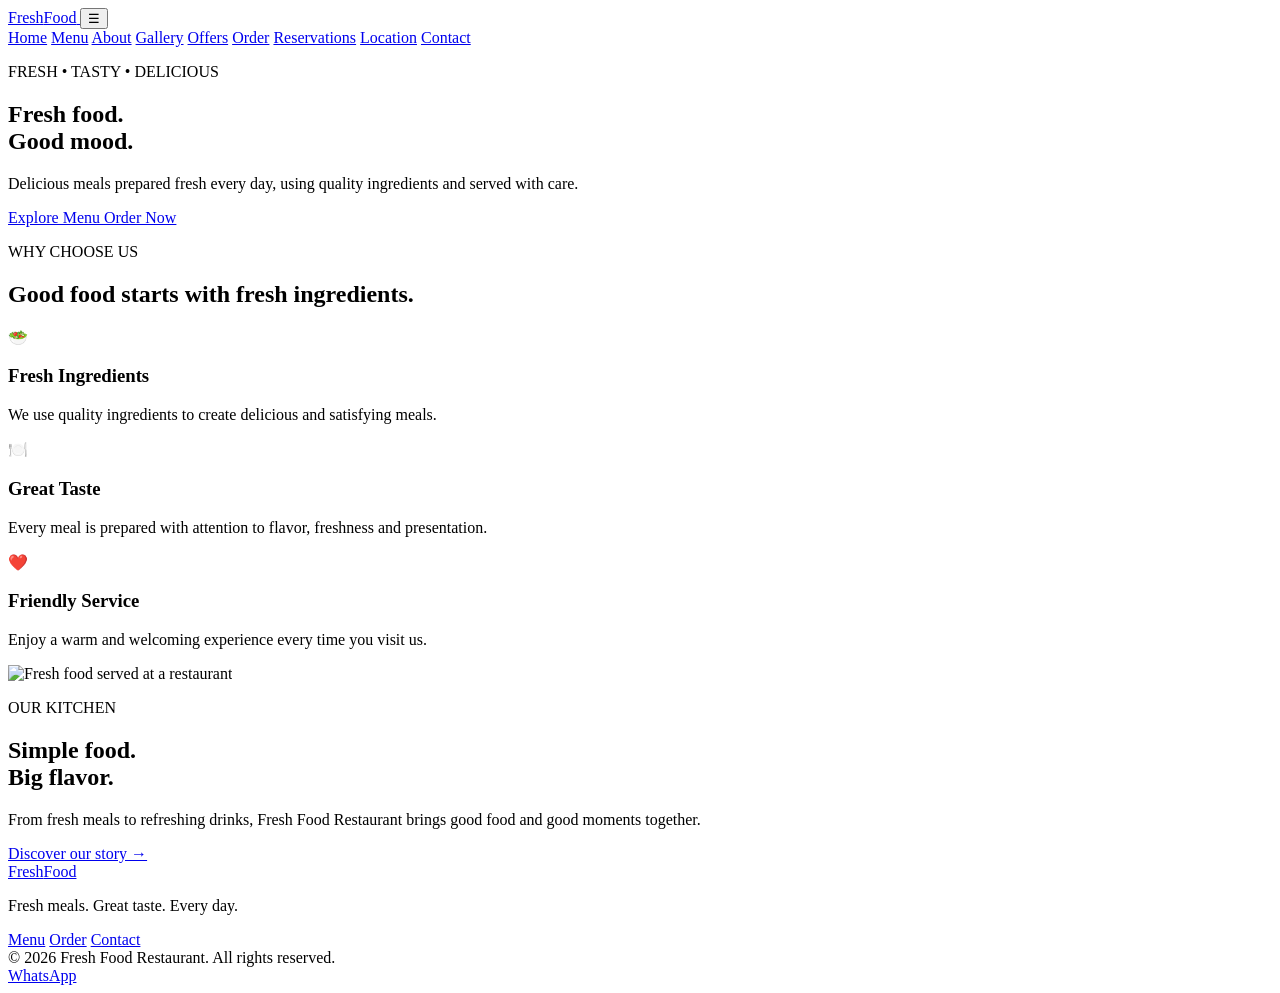
==== index.html @ f891361c "Add initial index.html for Fresh Food Restaurant" ====
<!DOCTYPE html>
<html lang="en">
<head>
  <meta charset="UTF-8">
  <meta name="viewport" content="width=device-width, initial-scale=1.0">

  <title>Fresh Food Restaurant</title>

  <meta
    name="description"
    content="Fresh Food Restaurant — delicious meals prepared fresh every day."
  >

  <link rel="stylesheet" href="css/style.css">
</head>

<body>

  <!-- HEADER -->
  <header class="header">

    <nav class="navbar">

      <a href="index.html" class="logo">
        Fresh<span>Food</span>
      </a>

      <button
        class="menu-button"
        onclick="toggleMenu()"
        aria-label="Open navigation"
      >
        ☰
      </button>

      <div class="nav-links" id="navLinks">

        <a href="index.html">Home</a>
        <a href="menu.html">Menu</a>
        <a href="about.html">About</a>
        <a href="gallery.html">Gallery</a>
        <a href="offers.html">Offers</a>
        <a href="order.html">Order</a>
        <a href="reservations.html">Reservations</a>
        <a href="location.html">Location</a>
        <a href="contact.html">Contact</a>

      </div>

    </nav>

  </header>


  <!-- HERO -->
  <main>

    <section class="hero">

      <div class="hero-content">

        <p class="eyebrow">
          FRESH • TASTY • DELICIOUS
        </p>

        <h1>
          Fresh food.<br>
          <span>Good mood.</span>
        </h1>

        <p class="hero-text">
          Delicious meals prepared fresh every day,
          using quality ingredients and served with care.
        </p>

        <div class="hero-buttons">

          <a href="menu.html" class="btn">
            Explore Menu
          </a>

          <a href="order.html" class="btn btn-outline">
            Order Now
          </a>

        </div>

      </div>

    </section>


    <!-- WHY CHOOSE US -->
    <section class="section">

      <div class="section-heading">

        <p class="eyebrow">
          WHY CHOOSE US
        </p>

        <h2>
          Good food starts with fresh ingredients.
        </h2>

      </div>


      <div class="cards">

        <article class="card">

          <div class="card-icon">🥗</div>

          <h3>
            Fresh Ingredients
          </h3>

          <p>
            We use quality ingredients to create
            delicious and satisfying meals.
          </p>

        </article>


        <article class="card">

          <div class="card-icon">🍽️</div>

          <h3>
            Great Taste
          </h3>

          <p>
            Every meal is prepared with attention
            to flavor, freshness and presentation.
          </p>

        </article>


        <article class="card">

          <div class="card-icon">❤️</div>

          <h3>
            Friendly Service
          </h3>

          <p>
            Enjoy a warm and welcoming experience
            every time you visit us.
          </p>

        </article>

      </div>

    </section>


    <!-- FEATURE -->
    <section class="feature">

      <div class="feature-image">

        <img
          src="https://images.unsplash.com/photo-1504674900247-0877df9cc836?auto=format&fit=crop&w=1200&q=85"
          alt="Fresh food served at a restaurant"
        >

      </div>


      <div class="feature-content">

        <p class="eyebrow">
          OUR KITCHEN
        </p>

        <h2>
          Simple food.<br>
          Big flavor.
        </h2>

        <p>
          From fresh meals to refreshing drinks,
          Fresh Food Restaurant brings good food
          and good moments together.
        </p>

        <a href="about.html" class="text-link">
          Discover our story →
        </a>

      </div>

    </section>

  </main>


  <!-- FOOTER -->
  <footer class="footer">

    <div class="footer-content">

      <div>

        <a href="index.html" class="footer-logo">
          Fresh<span>Food</span>
        </a>

        <p>
          Fresh meals. Great taste. Every day.
        </p>

      </div>


      <div class="footer-links">

        <a href="menu.html">Menu</a>
        <a href="order.html">Order</a>
        <a href="contact.html">Contact</a>

      </div>

    </div>


    <div class="copyright">

      © 2026 Fresh Food Restaurant.
      All rights reserved.

    </div>

  </footer>


  <!-- WHATSAPP BUTTON -->
  <a
    href="https://wa.me/254700000000"
    class="whatsapp"
    target="_blank"
    rel="noopener"
  >
    WhatsApp
  </a>


  <script src="js/script.js"></script>

</body>
</html>
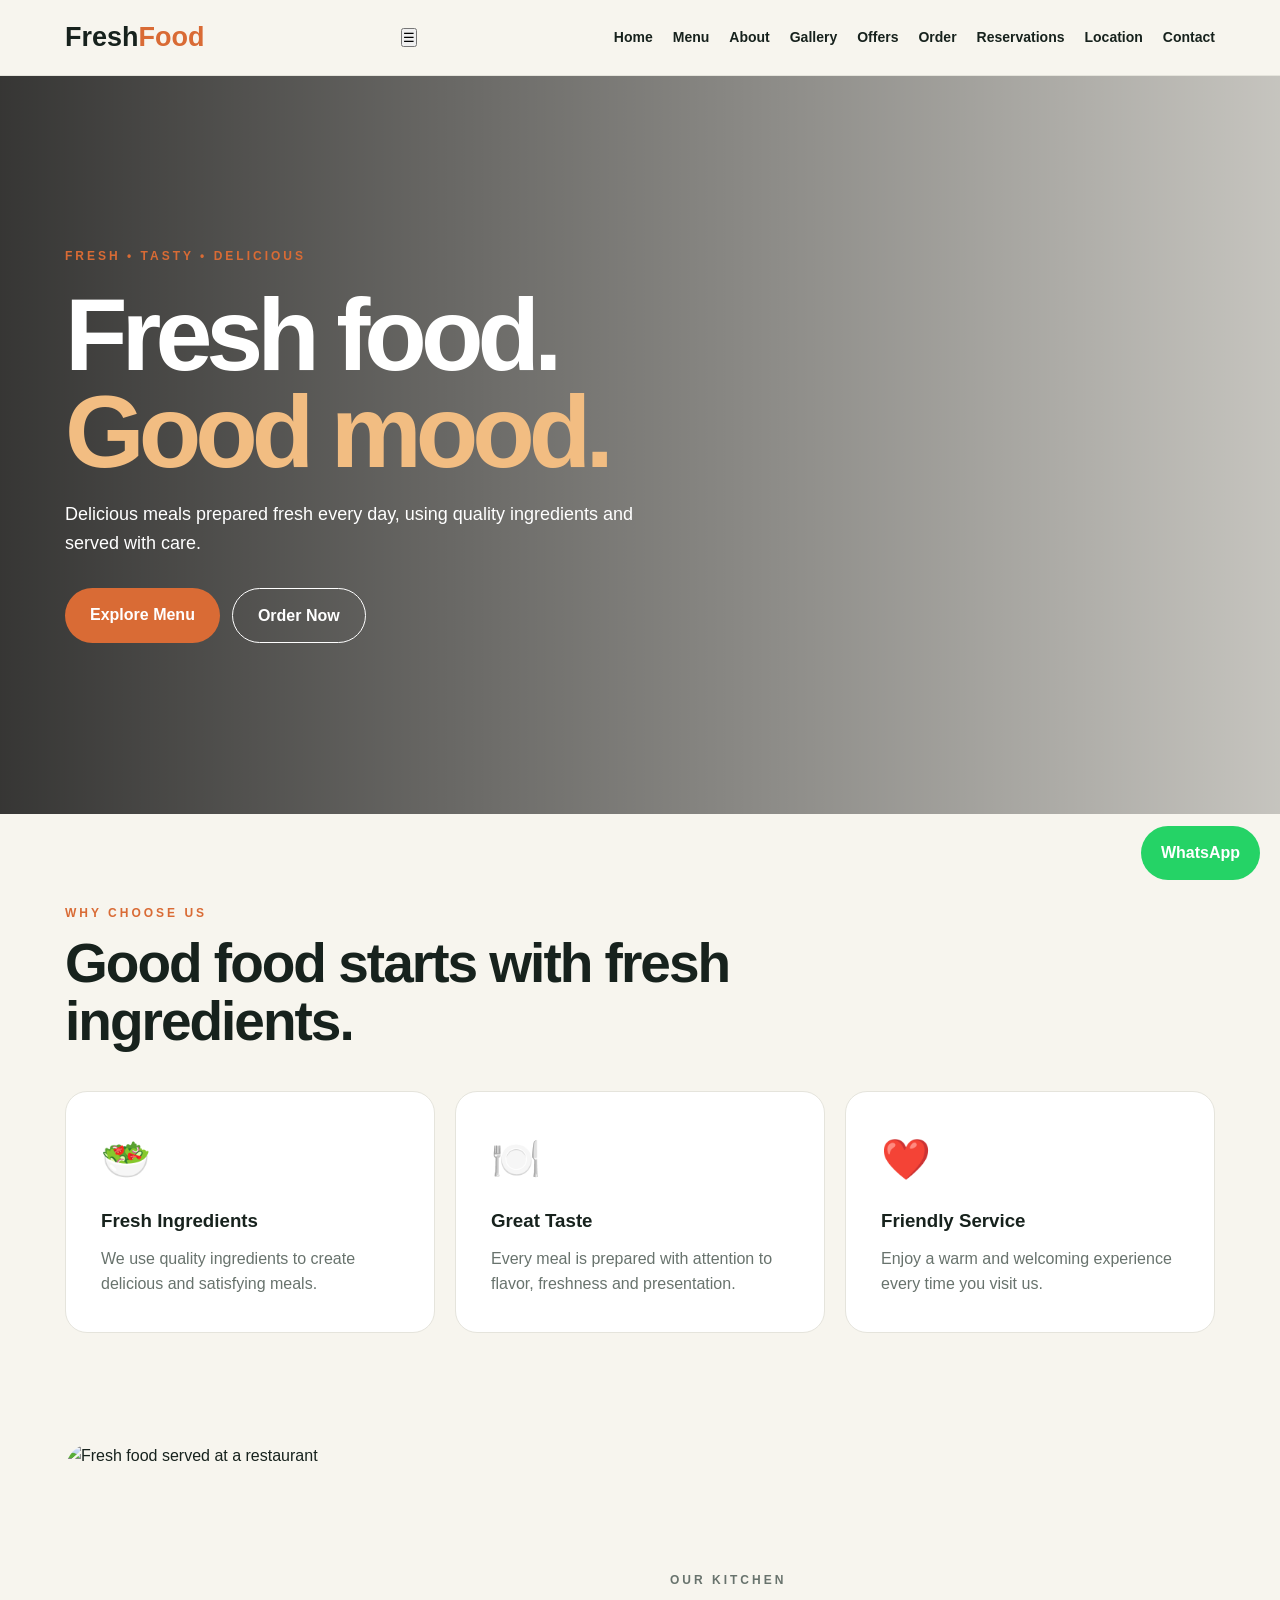
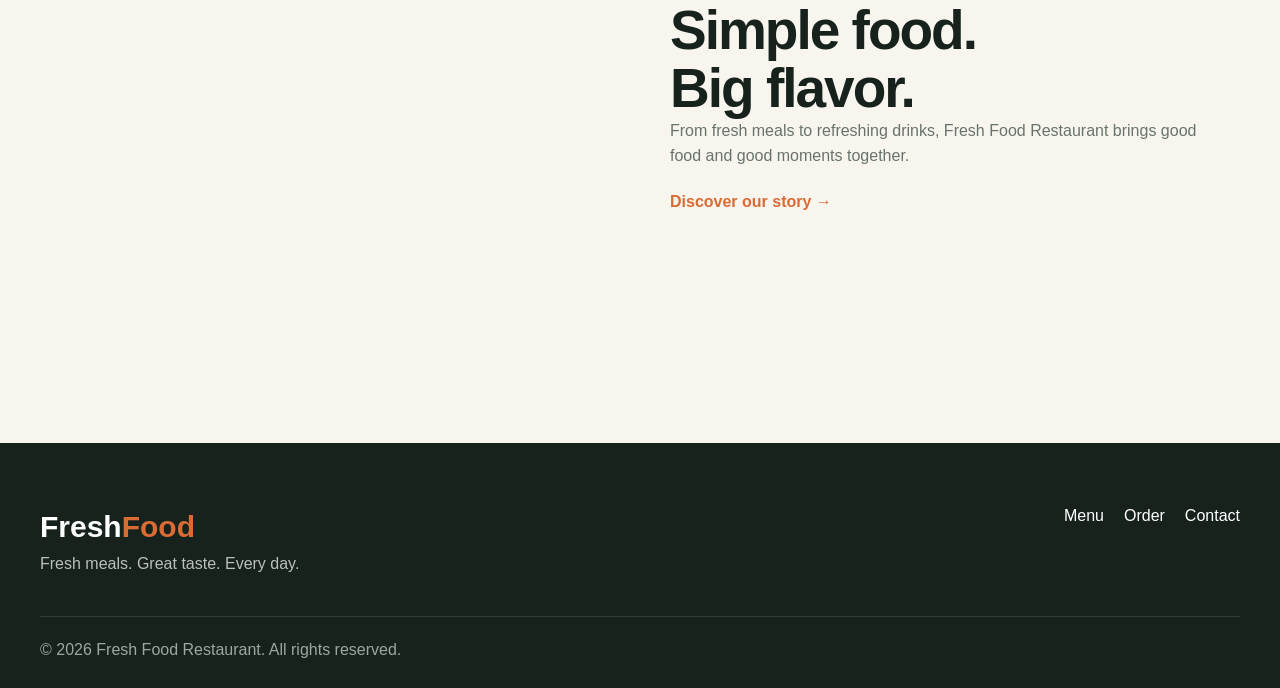
==== commit 16629343: "Fix formatting issues in index.html" ====
--- a/index.html
+++ b/index.html
@@ -32,7 +32,7 @@
       >
         ☰
       </button>
-
+<button class="menu-toggle" id="menuToggle">☰</button>
       <div class="nav-links" id="navLinks">
 
         <a href="index.html">Home</a>
--- a/css/style.css
+++ b/css/style.css
@@ -0,0 +1,385 @@
+* {
+  margin: 0;
+  padding: 0;
+  box-sizing: border-box;
+}
+
+:root {
+  --dark: #17221d;
+  --orange: #d96b35;
+  --cream: #f7f5ee;
+  --white: #ffffff;
+  --gray: #68736d;
+  --border: #e5e4dc;
+}
+
+html {
+  scroll-behavior: smooth;
+}
+
+body {
+  font-family: Arial, Helvetica, sans-serif;
+  background: var(--cream);
+  color: var(--dark);
+  line-height: 1.6;
+}
+
+a {
+  text-decoration: none;
+  color: inherit;
+}
+
+img {
+  max-width: 100%;
+  display: block;
+}
+
+/* HEADER */
+
+.header {
+  position: sticky;
+  top: 0;
+  z-index: 1000;
+  background: rgba(247, 245, 238, 0.96);
+  border-bottom: 1px solid var(--border);
+}
+
+.navbar {
+  max-width: 1200px;
+  margin: auto;
+  min-height: 75px;
+  padding: 0 25px;
+
+  display: flex;
+  align-items: center;
+  justify-content: space-between;
+}
+
+.logo {
+  font-size: 27px;
+  font-weight: 900;
+}
+
+.logo span {
+  color: var(--orange);
+}
+
+.nav-links {
+  display: flex;
+  gap: 20px;
+}
+
+.nav-links a {
+  font-size: 14px;
+  font-weight: bold;
+}
+
+.nav-links a:hover {
+  color: var(--orange);
+}
+
+.menu-button {
+  display: none;
+  background: none;
+  border: none;
+  font-size: 28px;
+}
+
+/* HERO */
+
+.hero {
+  min-height: 82vh;
+
+  display: flex;
+  align-items: center;
+
+  color: white;
+
+  background:
+    linear-gradient(
+      90deg,
+      rgba(0, 0, 0, 0.78),
+      rgba(0, 0, 0, 0.20)
+    ),
+    url("https://images.unsplash.com/photo-1504674900247-0877df9cc836?auto=format&fit=crop&w=1800&q=85");
+
+  background-size: cover;
+  background-position: center;
+}
+
+.hero-content {
+  width: 1200px;
+  max-width: 100%;
+  margin: auto;
+  padding: 80px 25px;
+}
+
+.eyebrow {
+  font-size: 12px;
+  font-weight: 900;
+  letter-spacing: 3px;
+  color: var(--orange);
+}
+
+.hero h1 {
+  font-size: clamp(55px, 8vw, 105px);
+  line-height: 0.95;
+  letter-spacing: -6px;
+  margin: 20px 0;
+}
+
+.hero h1 span {
+  color: #f2bd82;
+}
+
+.hero-text {
+  max-width: 600px;
+  font-size: 18px;
+}
+
+/* BUTTONS */
+
+.hero-buttons {
+  display: flex;
+  gap: 12px;
+  margin-top: 30px;
+}
+
+.btn {
+  display: inline-block;
+  padding: 14px 25px;
+  border-radius: 50px;
+
+  background: var(--orange);
+  color: white;
+
+  font-weight: 800;
+}
+
+.btn-outline {
+  background: transparent;
+  border: 1px solid white;
+}
+
+/* SECTIONS */
+
+.section {
+  max-width: 1200px;
+  margin: auto;
+  padding: 90px 25px;
+}
+
+.section-heading {
+  max-width: 750px;
+  margin-bottom: 40px;
+}
+
+h2 {
+  font-size: clamp(35px, 5vw, 55px);
+  line-height: 1.05;
+  letter-spacing: -2px;
+  margin-top: 12px;
+}
+
+/* CARDS */
+
+.cards {
+  display: grid;
+  grid-template-columns: repeat(3, 1fr);
+  gap: 20px;
+}
+
+.card {
+  background: var(--white);
+  padding: 35px;
+  border-radius: 22px;
+  border: 1px solid var(--border);
+}
+
+.card-icon {
+  font-size: 40px;
+  margin-bottom: 15px;
+}
+
+.card h3 {
+  margin-bottom: 10px;
+}
+
+.card p {
+  color: var(--gray);
+}
+
+/* FEATURE */
+
+.feature {
+  max-width: 1200px;
+  margin: auto;
+  padding: 20px 25px 100px;
+
+  display: grid;
+  grid-template-columns: 1fr 1fr;
+  gap: 60px;
+
+  align-items: center;
+}
+
+.feature-image img {
+  width: 100%;
+  height: 500px;
+  object-fit: cover;
+  border-radius: 28px;
+}
+
+.feature-content p {
+  color: var(--gray);
+}
+
+.text-link {
+  display: inline-block;
+  margin-top: 20px;
+  color: var(--orange);
+  font-weight: 800;
+}
+
+/* FOOTER */
+
+.footer {
+  background: var(--dark);
+  color: white;
+  padding: 60px 25px 25px;
+}
+
+.footer-content {
+  max-width: 1200px;
+  margin: auto;
+
+  display: flex;
+  justify-content: space-between;
+  gap: 30px;
+}
+
+.footer-logo {
+  font-size: 30px;
+  font-weight: 900;
+}
+
+.footer-logo span {
+  color: var(--orange);
+}
+
+.footer p {
+  color: #b9c1bc;
+}
+
+.footer-links {
+  display: flex;
+  gap: 20px;
+}
+
+.footer-links a:hover {
+  color: var(--orange);
+}
+
+.copyright {
+  max-width: 1200px;
+  margin: 40px auto 0;
+
+  padding-top: 20px;
+
+  border-top: 1px solid rgba(255,255,255,.12);
+
+  color: #9da7a1;
+}
+
+/* WHATSAPP */
+
+.whatsapp {
+  position: fixed;
+  right: 20px;
+  bottom: 20px;
+
+  background: #25D366;
+  color: white;
+
+  padding: 14px 20px;
+  border-radius: 50px;
+
+  font-weight: 800;
+}
+
+/* MOBILE */
+
+@media (max-width: 900px) {
+
+  .menu-button {
+    display: block;
+  }
+
+  .nav-links {
+    display: none;
+
+    position: absolute;
+    top: 75px;
+    left: 0;
+    right: 0;
+
+    background: var(--cream);
+
+    padding: 25px;
+
+    flex-direction: column;
+  }
+
+  .nav-links.active {
+    display: flex;
+  }
+
+  .cards {
+    grid-template-columns: 1fr;
+  }
+
+  .feature {
+    grid-template-columns: 1fr;
+  }
+
+  .feature-image img {
+    height: 380px;
+  }
+
+  .footer-content {
+    flex-direction: column;
+  }
+}
+
+@media (max-width: 600px) {
+
+  .hero {
+    min-height: 75vh;
+  }
+
+  .hero-content {
+    padding: 60px 20px;
+  }
+
+  .hero h1 {
+    font-size: 58px;
+    letter-spacing: -4px;
+  }
+
+  .hero-buttons {
+    flex-direction: column;
+    align-items: flex-start;
+  }
+
+  .section {
+    padding: 65px 20px;
+  }
+
+  .feature {
+    padding: 20px 20px 70px;
+  }
+
+  .feature-image img {
+    height: 300px;
+  }
+}
